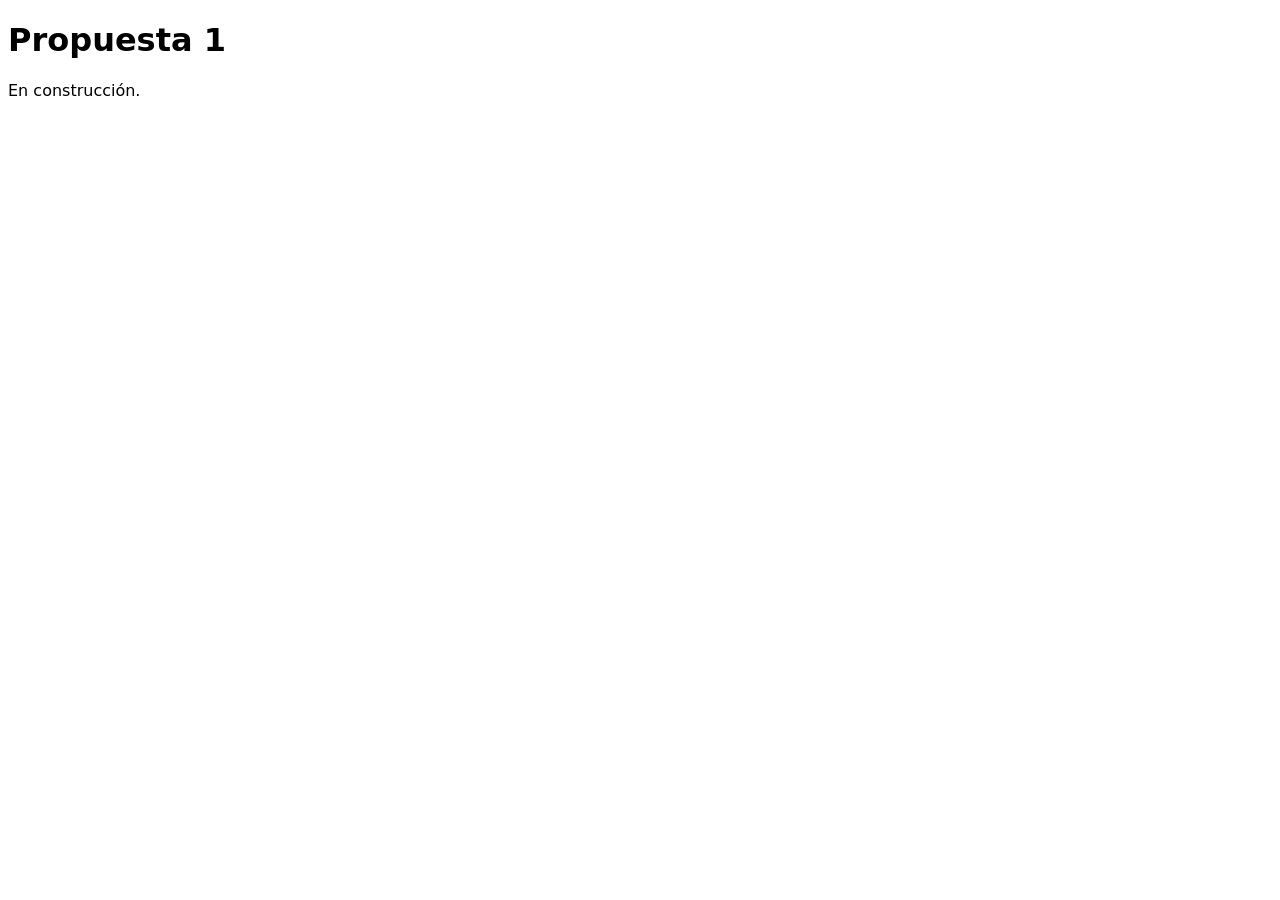
==== app/static/propuesta1/index.html @ a8c9f90c "feat(ui): scaffold /propuesta1-3 design proposal routes" ====
<!doctype html>
<html lang="es">
<head><meta charset="utf-8"><meta name="viewport" content="width=device-width, initial-scale=1"><title>Propuesta 1</title>
<link rel="stylesheet" href="styles.css"></head>
<body><main><h1>Propuesta 1</h1><p>En construcción.</p></main><script src="app.js" type="module"></script></body>
</html>
---- app/static/propuesta1/styles.css ----
body { font-family: system-ui, sans-serif; }
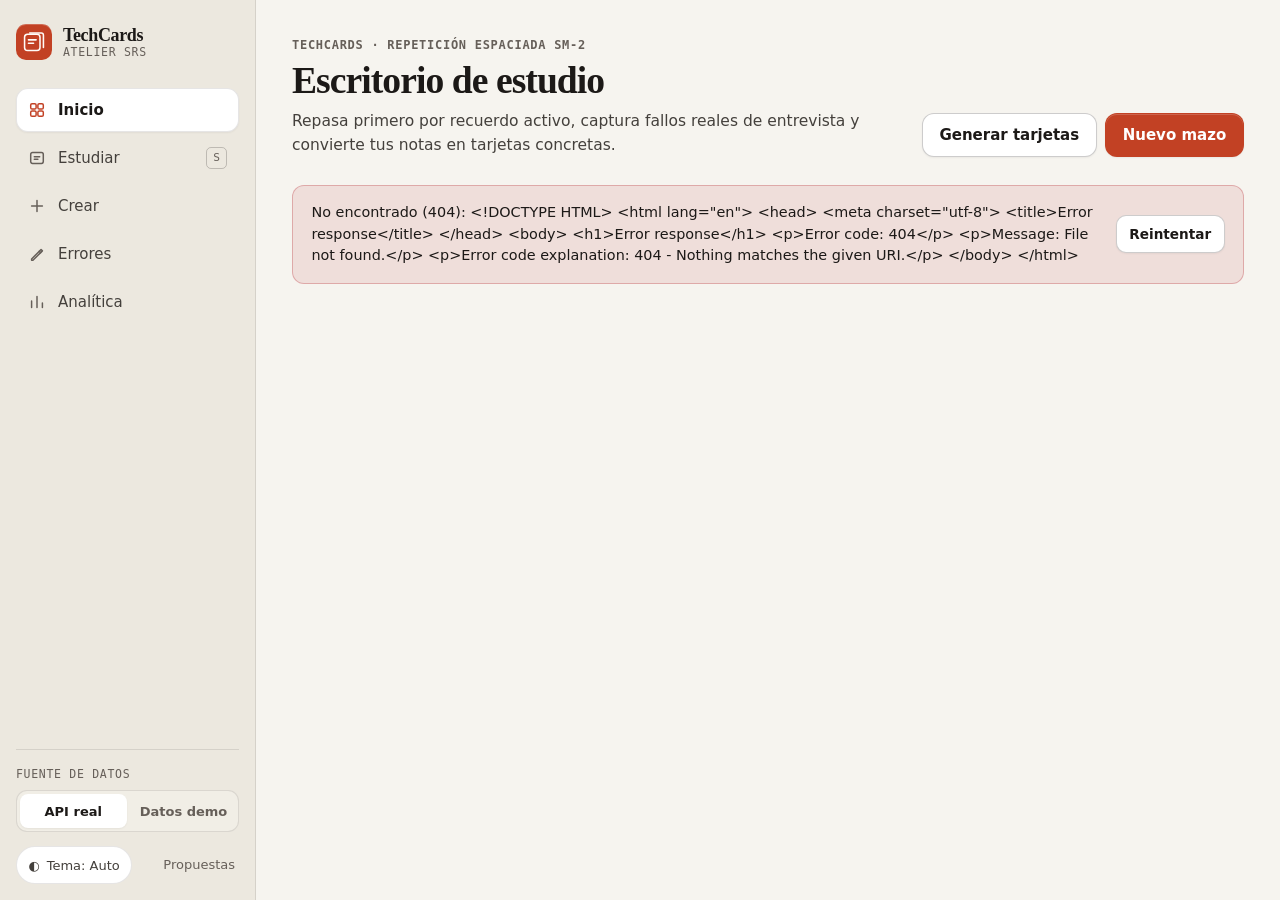
==== commit 14d421d9: "feat(propuesta1): add editorial shell, big-int API client, and UI primitives" ====
--- a/app/static/propuesta1/index.html
+++ b/app/static/propuesta1/index.html
@@ -1,6 +1,253 @@
 <!doctype html>
 <html lang="es">
-<head><meta charset="utf-8"><meta name="viewport" content="width=device-width, initial-scale=1"><title>Propuesta 1</title>
-<link rel="stylesheet" href="styles.css"></head>
-<body><main><h1>Propuesta 1</h1><p>En construcción.</p></main><script src="app.js" type="module"></script></body>
+<head>
+  <meta charset="utf-8">
+  <meta name="viewport" content="width=device-width, initial-scale=1, viewport-fit=cover, interactive-widget=resizes-content">
+  <meta name="color-scheme" content="light dark">
+  <meta name="theme-color" media="(prefers-color-scheme: light)" content="#F6F4EF" id="meta-theme-light">
+  <meta name="theme-color" media="(prefers-color-scheme: dark)" content="#141311" id="meta-theme-dark">
+  <title>TechCards · Atelier de Estudio</title>
+  <script>
+    (function () {
+      try {
+        var saved = localStorage.getItem("techcards_p1_theme");
+        if (saved === "light" || saved === "dark") {
+          document.documentElement.dataset.theme = saved;
+        }
+      } catch (_) {}
+    })();
+  </script>
+  <link rel="stylesheet" href="styles.css">
+</head>
+<body>
+  <a class="skip-link" href="#main-content">Saltar al contenido</a>
+
+  <div class="app-shell">
+    <!-- Desktop Sidebar -->
+    <aside class="sidebar" aria-label="Navegación principal">
+      <div class="sidebar-top">
+        <a href="#inicio" class="brand" data-nav="inicio" aria-label="TechCards Atelier, ir a Inicio">
+          <span class="brand-mark" aria-hidden="true">
+            <svg viewBox="0 0 28 28" width="24" height="24" fill="none">
+              <rect x="3" y="5" width="18" height="19" rx="3.5" stroke="currentColor" stroke-width="1.8"/>
+              <path d="M9 3.5h13.5A2.5 2.5 0 0 1 25 6v14.5" stroke="currentColor" stroke-width="1.8" stroke-linecap="round"/>
+              <path d="M7.5 11.5h9M7.5 15.5h6" stroke="currentColor" stroke-width="1.8" stroke-linecap="round"/>
+            </svg>
+          </span>
+          <span class="brand-text">
+            <strong class="brand-title">TechCards</strong>
+            <span class="brand-sub">Atelier SRS</span>
+          </span>
+        </a>
+
+        <nav class="sidebar-nav" aria-label="Secciones">
+          <a href="#inicio" class="nav-item" data-nav="inicio">
+            <span class="nav-icon" aria-hidden="true">
+              <svg viewBox="0 0 20 20" width="18" height="18" fill="none" stroke="currentColor" stroke-width="1.65" stroke-linecap="round" stroke-linejoin="round">
+                <rect x="3" y="3" width="6" height="6" rx="1.5"/>
+                <rect x="11" y="3" width="6" height="6" rx="1.5"/>
+                <rect x="3" y="11" width="6" height="6" rx="1.5"/>
+                <rect x="11" y="11" width="6" height="6" rx="1.5"/>
+              </svg>
+            </span>
+            <span class="nav-label">Inicio</span>
+            <span class="nav-badge" data-badge="due" hidden>0</span>
+          </a>
+
+          <a href="#estudiar" class="nav-item" data-nav="estudiar">
+            <span class="nav-icon" aria-hidden="true">
+              <svg viewBox="0 0 20 20" width="18" height="18" fill="none" stroke="currentColor" stroke-width="1.65" stroke-linecap="round" stroke-linejoin="round">
+                <rect x="3" y="4" width="14" height="12" rx="2"/>
+                <path d="M7 8.5h6M7 11.5h4"/>
+              </svg>
+            </span>
+            <span class="nav-label">Estudiar</span>
+            <span class="nav-kbd" aria-hidden="true">S</span>
+          </a>
+
+          <a href="#crear" class="nav-item" data-nav="crear">
+            <span class="nav-icon" aria-hidden="true">
+              <svg viewBox="0 0 20 20" width="18" height="18" fill="none" stroke="currentColor" stroke-width="1.65" stroke-linecap="round" stroke-linejoin="round">
+                <path d="M10 4v12M4 10h12"/>
+              </svg>
+            </span>
+            <span class="nav-label">Crear</span>
+          </a>
+
+          <a href="#errores" class="nav-item" data-nav="errores">
+            <span class="nav-icon" aria-hidden="true">
+              <svg viewBox="0 0 20 20" width="18" height="18" fill="none" stroke="currentColor" stroke-width="1.65" stroke-linecap="round" stroke-linejoin="round">
+                <path d="M4 15.5 14.5 5l1.5 1.5L5.5 17H4v-1.5Z"/>
+                <path d="M12.5 7 14 8.5"/>
+              </svg>
+            </span>
+            <span class="nav-label">Errores</span>
+            <span class="nav-badge nav-badge--warn" data-badge="draftErrors" hidden>0</span>
+          </a>
+
+          <a href="#analitica" class="nav-item" data-nav="analitica">
+            <span class="nav-icon" aria-hidden="true">
+              <svg viewBox="0 0 20 20" width="18" height="18" fill="none" stroke="currentColor" stroke-width="1.65" stroke-linecap="round" stroke-linejoin="round">
+                <path d="M4 16V9M10 16V4M16 16v-5"/>
+              </svg>
+            </span>
+            <span class="nav-label">Analítica</span>
+          </a>
+        </nav>
+      </div>
+
+      <div class="sidebar-footer">
+        <div class="sidebar-control-group">
+          <span class="sidebar-control-label">Fuente de datos</span>
+          <div class="segmented segmented--compact" role="group" aria-label="Fuente de datos">
+            <button type="button" class="seg-btn" data-data-mode="live" aria-pressed="true">API real</button>
+            <button type="button" class="seg-btn" data-data-mode="demo" aria-pressed="false">Datos demo</button>
+          </div>
+        </div>
+
+        <div class="sidebar-meta-row">
+          <button type="button" class="icon-pill-btn" data-action="cycle-theme" aria-label="Cambiar tema visual">
+            <span class="theme-icon" aria-hidden="true">◐</span>
+            <span data-theme-label>Tema: Auto</span>
+          </button>
+          <a href="/propuestas" class="subtle-link">Propuestas</a>
+        </div>
+      </div>
+    </aside>
+
+    <!-- Main Column -->
+    <div class="workspace-col">
+      <!-- Mobile Header -->
+      <header class="mobile-header">
+        <a href="#inicio" class="brand brand--compact" data-nav="inicio">
+          <span class="brand-mark" aria-hidden="true">
+            <svg viewBox="0 0 28 28" width="20" height="20" fill="none">
+              <rect x="3" y="5" width="18" height="19" rx="3.5" stroke="currentColor" stroke-width="1.9"/>
+              <path d="M9 3.5h13.5A2.5 2.5 0 0 1 25 6v14.5" stroke="currentColor" stroke-width="1.9" stroke-linecap="round"/>
+              <path d="M7.5 11.5h9M7.5 15.5h6" stroke="currentColor" stroke-width="1.9" stroke-linecap="round"/>
+            </svg>
+          </span>
+          <strong class="brand-title">TechCards</strong>
+        </a>
+
+        <div class="mobile-header-actions">
+          <button type="button" class="chip-toggle" data-action="toggle-demo" aria-pressed="false" id="mobile-demo-toggle">
+            Datos demo
+          </button>
+          <button type="button" class="icon-btn" data-action="cycle-theme" aria-label="Cambiar tema claro u oscuro" title="Cambiar tema">
+            <span aria-hidden="true">◐</span>
+          </button>
+        </div>
+      </header>
+
+      <!-- Explicit Banner when Demo or Break-UI mode is active -->
+      <div id="mode-banner" class="mode-banner" role="status" hidden>
+        <div class="mode-banner-inner">
+          <div class="mode-banner-copy">
+            <span class="mode-dot" aria-hidden="true"></span>
+            <strong id="mode-banner-title">Modo Datos demo</strong>
+            <span id="mode-banner-desc">Vista previa sintética de solo lectura. No se envía nada a la API.</span>
+          </div>
+          <div class="mode-banner-controls">
+            <div class="segmented segmented--banner" role="group" aria-label="Cambiar conjunto de prueba">
+              <button type="button" class="seg-btn" data-data-mode="live" aria-pressed="false">API real</button>
+              <button type="button" class="seg-btn" data-data-mode="demo" aria-pressed="false">Demo</button>
+              <button type="button" class="seg-btn" data-data-mode="worst" aria-pressed="false">Caso extremo</button>
+              <button type="button" class="seg-btn" data-data-mode="empty" aria-pressed="false">Vacío</button>
+            </div>
+          </div>
+        </div>
+      </div>
+
+      <!-- Main Workspace -->
+      <main id="main-content" class="main-canvas" tabindex="-1">
+        <div id="view-root" class="view-root" aria-live="off">
+          <div class="skeleton-stack" aria-label="Cargando espacio de estudio">
+            <div class="skeleton skeleton--title"></div>
+            <div class="skeleton skeleton--hero"></div>
+            <div class="skeleton-grid">
+              <div class="skeleton skeleton--card"></div>
+              <div class="skeleton skeleton--card"></div>
+            </div>
+          </div>
+        </div>
+      </main>
+    </div>
+  </div>
+
+  <!-- Mobile Bottom Navigation -->
+  <nav class="mobile-tabbar" aria-label="Navegación móvil">
+    <a href="#inicio" class="tabbar-item" data-nav="inicio">
+      <span class="tabbar-icon" aria-hidden="true">
+        <svg viewBox="0 0 20 20" width="20" height="20" fill="none" stroke="currentColor" stroke-width="1.7" stroke-linecap="round" stroke-linejoin="round">
+          <rect x="3" y="3" width="6" height="6" rx="1.5"/>
+          <rect x="11" y="3" width="6" height="6" rx="1.5"/>
+          <rect x="3" y="11" width="6" height="6" rx="1.5"/>
+          <rect x="11" y="11" width="6" height="6" rx="1.5"/>
+        </svg>
+        <span class="tabbar-dot" data-dot="due" hidden></span>
+      </span>
+      <span class="tabbar-label">Inicio</span>
+    </a>
+
+    <a href="#estudiar" class="tabbar-item" data-nav="estudiar">
+      <span class="tabbar-icon" aria-hidden="true">
+        <svg viewBox="0 0 20 20" width="20" height="20" fill="none" stroke="currentColor" stroke-width="1.7" stroke-linecap="round" stroke-linejoin="round">
+          <rect x="3" y="4" width="14" height="12" rx="2"/>
+          <path d="M7 8.5h6M7 11.5h4"/>
+        </svg>
+      </span>
+      <span class="tabbar-label">Estudiar</span>
+    </a>
+
+    <a href="#crear" class="tabbar-item" data-nav="crear">
+      <span class="tabbar-icon" aria-hidden="true">
+        <svg viewBox="0 0 20 20" width="20" height="20" fill="none" stroke="currentColor" stroke-width="1.7" stroke-linecap="round" stroke-linejoin="round">
+          <path d="M10 4v12M4 10h12"/>
+        </svg>
+      </span>
+      <span class="tabbar-label">Crear</span>
+    </a>
+
+    <a href="#errores" class="tabbar-item" data-nav="errores">
+      <span class="tabbar-icon" aria-hidden="true">
+        <svg viewBox="0 0 20 20" width="20" height="20" fill="none" stroke="currentColor" stroke-width="1.7" stroke-linecap="round" stroke-linejoin="round">
+          <path d="M4 15.5 14.5 5l1.5 1.5L5.5 17H4v-1.5Z"/>
+          <path d="M12.5 7 14 8.5"/>
+        </svg>
+        <span class="tabbar-dot tabbar-dot--warn" data-dot="draftErrors" hidden></span>
+      </span>
+      <span class="tabbar-label">Errores</span>
+    </a>
+
+    <a href="#analitica" class="tabbar-item" data-nav="analitica">
+      <span class="tabbar-icon" aria-hidden="true">
+        <svg viewBox="0 0 20 20" width="20" height="20" fill="none" stroke="currentColor" stroke-width="1.7" stroke-linecap="round" stroke-linejoin="round">
+          <path d="M4 16V9M10 16V4M16 16v-5"/>
+        </svg>
+      </span>
+      <span class="tabbar-label">Analítica</span>
+    </a>
+  </nav>
+
+  <!-- Native accessible modal dialog -->
+  <dialog id="app-dialog" class="modal-dialog" aria-labelledby="dialog-title">
+    <div class="modal-surface">
+      <header class="modal-header">
+        <h2 id="dialog-title" class="modal-title"></h2>
+        <button type="button" class="icon-btn" id="dialog-close-btn" aria-label="Cerrar ventana">
+          <svg viewBox="0 0 20 20" width="18" height="18" fill="none" stroke="currentColor" stroke-width="1.8" stroke-linecap="round">
+            <path d="M5 5l10 10M15 5 5 15"/>
+          </svg>
+        </button>
+      </header>
+      <div id="dialog-body" class="modal-body"></div>
+    </div>
+  </dialog>
+
+  <!-- Toast notifications -->
+  <div id="toast-region" class="toast-region" aria-live="polite" aria-atomic="false"></div>
+
+  <script src="app.js" type="module"></script>
+</body>
 </html>
--- a/app/static/propuesta1/styles.css
+++ b/app/static/propuesta1/styles.css
@@ -1 +1,2574 @@
-body { font-family: system-ui, sans-serif; }
+/* ==========================================================================
+   TechCards SRS · Propuesta 1 ("Atelier de Estudio")
+   Editorial Tactile Design System — Zero external dependencies
+   ========================================================================== */
+
+:root {
+  color-scheme: light dark;
+
+  /* Editorial Paper Palette (Light default) */
+  --bg: #F6F4EF;
+  --bg-elevated: #ECE8DF;
+  --surface: #FFFFFF;
+  --surface-subtle: #F1EEE6;
+  --surface-glass: rgba(246, 244, 239, 0.82);
+
+  --ink: #1C1917;
+  --ink-secondary: #44403C;
+  --ink-muted: #665F59;
+  --ink-inverse: #FAF8F5;
+
+  --border: rgba(28, 25, 23, 0.11);
+  --border-strong: rgba(28, 25, 23, 0.22);
+  --hairline: rgba(28, 25, 23, 0.07);
+
+  /* Brand & Semantic Tokens (WCAG AA checked) */
+  --accent: #C24124;
+  --accent-btn: #C24124;
+  --accent-hover: #A8351B;
+  --accent-soft: rgba(194, 65, 36, 0.1);
+  --accent-border: rgba(194, 65, 36, 0.28);
+
+  --success: #1D6846;
+  --success-soft: rgba(29, 104, 70, 0.1);
+  --success-border: rgba(29, 104, 70, 0.26);
+
+  --warning: #9B560A;
+  --warning-soft: rgba(155, 86, 10, 0.11);
+  --warning-border: rgba(155, 86, 10, 0.28);
+
+  --danger: #B4232A;
+  --danger-soft: rgba(180, 35, 42, 0.1);
+  --danger-border: rgba(180, 35, 42, 0.28);
+
+  --info: #225582;
+  --info-soft: rgba(34, 85, 130, 0.1);
+  --info-border: rgba(34, 85, 130, 0.26);
+
+  /* Tactile Layered Shadows */
+  --shadow-xs: 0 1px 2px rgba(28, 25, 23, 0.05);
+  --shadow-sm: 0 1px 2px rgba(28, 25, 23, 0.05), 0 4px 12px rgba(28, 25, 23, 0.04);
+  --shadow-card: 0 1px 2px rgba(28, 25, 23, 0.06), 0 12px 32px -12px rgba(28, 25, 23, 0.12);
+  --shadow-modal: 0 24px 60px -16px rgba(28, 25, 23, 0.28), 0 0 0 1px var(--border);
+  --shadow-toast: 0 12px 32px -8px rgba(28, 25, 23, 0.22), 0 0 0 1px var(--border);
+
+  /* Typography */
+  --font-serif: "Iowan Old Style", "Palatino Linotype", Palatino, "Book Antiqua", Georgia, serif;
+  --font-sans: ui-sans-serif, -apple-system, BlinkMacSystemFont, "SF Pro Text", "Segoe UI", system-ui, sans-serif;
+  --font-mono: ui-monospace, "SF Mono", "JetBrains Mono", Menlo, Consolas, monospace;
+
+  /* Geometry */
+  --radius-sm: 8px;
+  --radius-md: 12px;
+  --radius-lg: 18px;
+  --radius-xl: 22px;
+  --radius-pill: 999px;
+
+  /* Motion Tokens (Emil Kowalski strong curves) */
+  --ease-out: cubic-bezier(0.23, 1, 0.32, 1);
+  --ease-in-out: cubic-bezier(0.77, 0, 0.175, 1);
+  --ease-drawer: cubic-bezier(0.32, 0.72, 0, 1);
+
+  /* Layout Metrics */
+  --sidebar-w: 256px;
+  --tabbar-h: 64px;
+  --mobile-header-h: 56px;
+}
+
+@media (prefers-color-scheme: dark) {
+  :root:not([data-theme="light"]) {
+    --bg: #141311;
+    --bg-elevated: #1D1B18;
+    --surface: #1E1C19;
+    --surface-subtle: #272420;
+    --surface-glass: rgba(20, 19, 17, 0.84);
+
+    --ink: #F3F0E9;
+    --ink-secondary: #D4CEC4;
+    --ink-muted: #A49D92;
+    --ink-inverse: #141311;
+
+    --border: rgba(243, 240, 233, 0.11);
+    --border-strong: rgba(243, 240, 233, 0.22);
+    --hairline: rgba(243, 240, 233, 0.06);
+
+    --accent: #EB6B4B;
+    --accent-btn: #C84323;
+    --accent-hover: #D95130;
+    --accent-soft: rgba(235, 107, 75, 0.15);
+    --accent-border: rgba(235, 107, 75, 0.36);
+
+    --success: #4EC48B;
+    --success-soft: rgba(78, 196, 139, 0.14);
+    --success-border: rgba(78, 196, 139, 0.32);
+
+    --warning: #EBB052;
+    --warning-soft: rgba(235, 176, 82, 0.15);
+    --warning-border: rgba(235, 176, 82, 0.34);
+
+    --danger: #F27277;
+    --danger-soft: rgba(242, 114, 119, 0.15);
+    --danger-border: rgba(242, 114, 119, 0.34);
+
+    --info: #78B4E8;
+    --info-soft: rgba(120, 180, 232, 0.14);
+    --info-border: rgba(120, 180, 232, 0.32);
+
+    --shadow-xs: 0 1px 2px rgba(0, 0, 0, 0.25);
+    --shadow-sm: 0 2px 10px rgba(0, 0, 0, 0.28);
+    --shadow-card: 0 1px 2px rgba(0, 0, 0, 0.3), 0 14px 36px -14px rgba(0, 0, 0, 0.55);
+    --shadow-modal: 0 28px 70px -16px rgba(0, 0, 0, 0.72), 0 0 0 1px var(--border-strong);
+    --shadow-toast: 0 14px 36px -10px rgba(0, 0, 0, 0.6), 0 0 0 1px var(--border-strong);
+  }
+}
+
+:root[data-theme="dark"] {
+  color-scheme: dark;
+  --bg: #141311;
+  --bg-elevated: #1D1B18;
+  --surface: #1E1C19;
+  --surface-subtle: #272420;
+  --surface-glass: rgba(20, 19, 17, 0.84);
+
+  --ink: #F3F0E9;
+  --ink-secondary: #D4CEC4;
+  --ink-muted: #A49D92;
+  --ink-inverse: #141311;
+
+  --border: rgba(243, 240, 233, 0.11);
+  --border-strong: rgba(243, 240, 233, 0.22);
+  --hairline: rgba(243, 240, 233, 0.06);
+
+  --accent: #EB6B4B;
+  --accent-btn: #C84323;
+  --accent-hover: #D95130;
+  --accent-soft: rgba(235, 107, 75, 0.15);
+  --accent-border: rgba(235, 107, 75, 0.36);
+
+  --success: #4EC48B;
+  --success-soft: rgba(78, 196, 139, 0.14);
+  --success-border: rgba(78, 196, 139, 0.32);
+
+  --warning: #EBB052;
+  --warning-soft: rgba(235, 176, 82, 0.15);
+  --warning-border: rgba(235, 176, 82, 0.34);
+
+  --danger: #F27277;
+  --danger-soft: rgba(242, 114, 119, 0.15);
+  --danger-border: rgba(242, 114, 119, 0.34);
+
+  --info: #78B4E8;
+  --info-soft: rgba(120, 180, 232, 0.14);
+  --info-border: rgba(120, 180, 232, 0.32);
+
+  --shadow-xs: 0 1px 2px rgba(0, 0, 0, 0.25);
+  --shadow-sm: 0 2px 10px rgba(0, 0, 0, 0.28);
+  --shadow-card: 0 1px 2px rgba(0, 0, 0, 0.3), 0 14px 36px -14px rgba(0, 0, 0, 0.55);
+  --shadow-modal: 0 28px 70px -16px rgba(0, 0, 0, 0.72), 0 0 0 1px var(--border-strong);
+  --shadow-toast: 0 14px 36px -10px rgba(0, 0, 0, 0.6), 0 0 0 1px var(--border-strong);
+}
+
+:root[data-theme="light"] {
+  color-scheme: light;
+}
+
+@media (prefers-contrast: more) {
+  :root {
+    --border: rgba(28, 25, 23, 0.36);
+    --border-strong: rgba(28, 25, 23, 0.58);
+  }
+  :root[data-theme="dark"] {
+    --border: rgba(243, 240, 233, 0.36);
+    --border-strong: rgba(243, 240, 233, 0.62);
+  }
+}
+
+/* ==========================================================================
+   Reset & Mobile-Native Platform Baseline
+   ========================================================================== */
+
+*,
+*::before,
+*::after {
+  box-sizing: border-box;
+}
+
+html {
+  font-size: 100%;
+  -webkit-tap-highlight-color: transparent;
+  -webkit-text-size-adjust: 100%;
+  overscroll-behavior: none;
+  background-color: var(--bg);
+}
+
+body {
+  margin: 0;
+  min-height: 100dvh;
+  font-family: var(--font-sans);
+  font-size: 1rem;
+  line-height: 1.5;
+  color: var(--ink);
+  background-color: var(--bg);
+  overscroll-behavior: none;
+  -webkit-font-smoothing: antialiased;
+  text-rendering: optimizeLegibility;
+}
+
+/* Controls never trigger tap delay or accidental text selection */
+button,
+a,
+[role="button"],
+.tab-btn,
+.seg-btn,
+.chip-toggle,
+.grade-btn {
+  touch-action: manipulation;
+}
+
+button,
+[role="button"],
+.tab-btn,
+.seg-btn,
+.chip-toggle,
+.grade-btn,
+.nav-item,
+.tabbar-item {
+  user-select: none;
+  -webkit-user-select: none;
+  -webkit-touch-callout: none;
+}
+
+/* 16px minimum prevents iOS Safari zoom on input focus */
+input,
+textarea,
+select {
+  font-family: inherit;
+  font-size: 16px;
+  color: inherit;
+}
+
+button {
+  font-family: inherit;
+  color: inherit;
+}
+
+[hidden] {
+  display: none !important;
+}
+
+/* Accessible focus ring everywhere */
+:focus-visible {
+  outline: 2.5px solid var(--accent);
+  outline-offset: 2px;
+}
+
+.skip-link {
+  position: fixed;
+  top: -100px;
+  left: 1rem;
+  z-index: 1000;
+  padding: 0.625rem 1rem;
+  background: var(--ink);
+  color: var(--ink-inverse);
+  border-radius: var(--radius-sm);
+  font-weight: 600;
+  text-decoration: none;
+}
+
+.skip-link:focus {
+  top: max(1rem, env(safe-area-inset-top, 0px));
+}
+
+/* Tabular numerals for every count, ratio, date, interval */
+.num,
+.nav-badge,
+.metric-value,
+.kpi-number,
+.progress-meta,
+.grade-interval,
+.folio-stats,
+time {
+  font-variant-numeric: tabular-nums;
+}
+
+/* ==========================================================================
+   App Shell Layout (Desktop Sidebar + Mobile Header/Tabbar)
+   ========================================================================== */
+
+.app-shell {
+  display: flex;
+  min-height: 100dvh;
+  width: 100%;
+}
+
+.sidebar {
+  display: none;
+}
+
+.workspace-col {
+  flex: 1 1 auto;
+  min-width: 0;
+  display: flex;
+  flex-direction: column;
+  min-height: 100dvh;
+}
+
+/* Mobile Header */
+.mobile-header {
+  position: sticky;
+  top: 0;
+  z-index: 30;
+  display: flex;
+  flex-wrap: wrap;
+  align-items: center;
+  justify-content: space-between;
+  gap: 0.45rem 0.65rem;
+  padding: calc(0.5rem + env(safe-area-inset-top, 0px)) max(1rem, env(safe-area-inset-right, 0px)) 0.5rem max(1rem, env(safe-area-inset-left, 0px));
+  min-height: calc(var(--mobile-header-h) + env(safe-area-inset-top, 0px));
+  background: var(--surface-glass);
+  backdrop-filter: blur(20px) saturate(160%);
+  -webkit-backdrop-filter: blur(20px) saturate(160%);
+  border-bottom: 1px solid var(--hairline);
+}
+
+.mobile-header-actions {
+  display: flex;
+  flex-wrap: wrap;
+  align-items: center;
+  gap: 0.5rem;
+  max-width: 100%;
+}
+
+.brand {
+  display: inline-flex;
+  align-items: center;
+  gap: 0.6875rem;
+  color: var(--ink);
+  text-decoration: none;
+  min-height: 44px;
+  min-width: 0;
+}
+
+.brand-mark {
+  display: grid;
+  place-items: center;
+  width: 36px;
+  height: 36px;
+  border-radius: 10px;
+  background: var(--accent);
+  color: #FFFBF8;
+  flex-shrink: 0;
+  box-shadow: inset 0 1px 0 rgba(255, 255, 255, 0.22);
+}
+
+.brand--compact .brand-mark {
+  width: 32px;
+  height: 32px;
+  border-radius: 9px;
+}
+
+.brand-text {
+  display: flex;
+  flex-direction: column;
+  line-height: 1.15;
+  min-width: 0;
+}
+
+.brand-title {
+  font-family: var(--font-serif);
+  font-size: 1.125rem;
+  font-weight: 700;
+  letter-spacing: -0.02em;
+}
+
+.brand-sub {
+  font-size: 0.72rem;
+  font-family: var(--font-mono);
+  letter-spacing: 0.06em;
+  text-transform: uppercase;
+  color: var(--ink-muted);
+}
+
+/* Mode Banner (Demo / Break-UI / Empty) */
+.mode-banner {
+  background: var(--warning-soft);
+  border-bottom: 1px solid var(--warning-border);
+  padding: 0.625rem max(1rem, env(safe-area-inset-right, 0px)) 0.625rem max(1rem, env(safe-area-inset-left, 0px));
+}
+
+.mode-banner-inner {
+  max-width: 1080px;
+  margin: 0 auto;
+  display: flex;
+  flex-wrap: wrap;
+  align-items: center;
+  justify-content: space-between;
+  gap: 0.625rem 1rem;
+}
+
+.mode-banner-copy {
+  display: flex;
+  flex-wrap: wrap;
+  align-items: center;
+  gap: 0.375rem 0.5rem;
+  font-size: 0.875rem;
+  color: var(--ink);
+  min-width: 0;
+}
+
+.mode-dot {
+  width: 8px;
+  height: 8px;
+  border-radius: 50%;
+  background: var(--warning);
+  flex-shrink: 0;
+}
+
+.mode-banner-copy span {
+  color: var(--ink-secondary);
+}
+
+.mode-banner-controls {
+  flex-shrink: 0;
+  max-width: 100%;
+  overflow-x: auto;
+}
+
+/* Main Workspace Canvas */
+.main-canvas {
+  flex: 1 1 auto;
+  min-width: 0;
+  padding: 1.25rem max(1rem, env(safe-area-inset-right, 0px)) calc(var(--tabbar-h) + 2rem + env(safe-area-inset-bottom, 0px)) max(1rem, env(safe-area-inset-left, 0px));
+}
+
+.view-root {
+  width: 100%;
+  max-width: 1080px;
+  margin: 0 auto;
+}
+
+.view-root--narrow {
+  max-width: 760px;
+}
+
+/* Mobile Bottom Tabbar */
+.mobile-tabbar {
+  position: fixed;
+  left: 0;
+  right: 0;
+  bottom: 0;
+  z-index: 40;
+  display: grid;
+  grid-template-columns: repeat(5, minmax(0, 1fr));
+  padding: 0.25rem max(0.375rem, env(safe-area-inset-right, 0px)) calc(0.25rem + env(safe-area-inset-bottom, 0px)) max(0.375rem, env(safe-area-inset-left, 0px));
+  background: var(--surface-glass);
+  backdrop-filter: blur(22px) saturate(180%);
+  -webkit-backdrop-filter: blur(22px) saturate(180%);
+  border-top: 1px solid var(--border);
+}
+
+.tabbar-item {
+  display: flex;
+  flex-direction: column;
+  align-items: center;
+  justify-content: center;
+  gap: 0.1875rem;
+  min-height: 50px;
+  padding: 0.25rem 0.125rem;
+  border-radius: var(--radius-sm);
+  color: var(--ink-muted);
+  text-decoration: none;
+  font-size: 0.72rem;
+  font-weight: 500;
+  transition: transform 140ms var(--ease-out), color 140ms ease;
+}
+
+.tabbar-item:active {
+  transform: scale(0.95);
+}
+
+.tabbar-item[aria-current="page"] {
+  color: var(--accent);
+  font-weight: 600;
+}
+
+.tabbar-icon {
+  position: relative;
+  display: inline-flex;
+  align-items: center;
+  justify-content: center;
+}
+
+.tabbar-label {
+  max-width: 100%;
+  overflow: hidden;
+  text-overflow: ellipsis;
+  white-space: nowrap;
+}
+
+.tabbar-dot {
+  position: absolute;
+  top: -2px;
+  right: -5px;
+  width: 7px;
+  height: 7px;
+  border-radius: 50%;
+  background: var(--accent);
+  box-shadow: 0 0 0 2px var(--bg);
+}
+
+.tabbar-dot--warn {
+  background: var(--warning);
+}
+
+/* Desktop Layout (>= 900px) */
+@media (min-width: 900px) {
+  .mobile-header,
+  .mobile-tabbar {
+    display: none;
+  }
+
+  .sidebar {
+    position: sticky;
+    top: 0;
+    height: 100dvh;
+    width: var(--sidebar-w);
+    flex-shrink: 0;
+    display: flex;
+    flex-direction: column;
+    justify-content: space-between;
+    padding: 1.25rem 1rem 1rem;
+    background: var(--bg-elevated);
+    border-right: 1px solid var(--border);
+    overflow-y: auto;
+    overscroll-behavior: contain;
+  }
+
+  .sidebar-top {
+    display: flex;
+    flex-direction: column;
+    gap: 1.5rem;
+  }
+
+  .sidebar-nav {
+    display: flex;
+    flex-direction: column;
+    gap: 0.25rem;
+  }
+
+  .nav-item {
+    display: flex;
+    align-items: center;
+    gap: 0.75rem;
+    min-height: 44px;
+    padding: 0.5rem 0.75rem;
+    border-radius: var(--radius-md);
+    color: var(--ink-secondary);
+    text-decoration: none;
+    font-size: 0.9375rem;
+    font-weight: 500;
+    transition: transform 140ms var(--ease-out), background-color 140ms ease, color 140ms ease;
+  }
+
+  .nav-item:active {
+    transform: scale(0.98);
+  }
+
+  .nav-item[aria-current="page"] {
+    background: var(--surface);
+    color: var(--ink);
+    font-weight: 600;
+    box-shadow: var(--shadow-xs), inset 0 0 0 1px var(--border);
+  }
+
+  .nav-item[aria-current="page"] .nav-icon {
+    color: var(--accent);
+  }
+
+  .nav-icon {
+    display: inline-flex;
+    flex-shrink: 0;
+    color: var(--ink-muted);
+  }
+
+  .nav-label {
+    flex: 1 1 auto;
+    min-width: 0;
+    overflow: hidden;
+    text-overflow: ellipsis;
+    white-space: nowrap;
+  }
+
+  .nav-badge {
+    flex-shrink: 0;
+    padding: 0.125rem 0.45rem;
+    border-radius: var(--radius-pill);
+    background: var(--accent-soft);
+    color: var(--accent);
+    font-family: var(--font-mono);
+    font-size: 0.75rem;
+    font-weight: 600;
+    line-height: 1.3;
+  }
+
+  .nav-badge--warn {
+    background: var(--warning-soft);
+    color: var(--warning);
+  }
+
+  .nav-kbd {
+    flex-shrink: 0;
+    padding: 0.1rem 0.375rem;
+    border-radius: 5px;
+    border: 1px solid var(--border-strong);
+    font-family: var(--font-mono);
+    font-size: 0.7rem;
+    color: var(--ink-muted);
+  }
+
+  .sidebar-footer {
+    display: flex;
+    flex-direction: column;
+    gap: 0.875rem;
+    padding-top: 1rem;
+    border-top: 1px solid var(--border);
+  }
+
+  .sidebar-control-group {
+    display: flex;
+    flex-direction: column;
+    gap: 0.45rem;
+  }
+
+  .sidebar-control-label {
+    font-size: 0.72rem;
+    font-family: var(--font-mono);
+    letter-spacing: 0.06em;
+    text-transform: uppercase;
+    color: var(--ink-muted);
+  }
+
+  .sidebar-meta-row {
+    display: flex;
+    align-items: center;
+    justify-content: space-between;
+    gap: 0.5rem;
+  }
+
+  .main-canvas {
+    padding: 2rem 2.25rem 3.5rem;
+  }
+}
+
+@media (prefers-reduced-transparency: reduce) {
+  .mobile-header,
+  .mobile-tabbar {
+    background: var(--surface);
+    backdrop-filter: none;
+    -webkit-backdrop-filter: none;
+  }
+}
+
+/* ==========================================================================
+   Typography & Page Headers
+   ========================================================================== */
+
+.page-header {
+  display: flex;
+  flex-wrap: wrap;
+  align-items: flex-end;
+  justify-content: space-between;
+  gap: 1rem 1.5rem;
+  margin-bottom: 1.75rem;
+}
+
+.page-header-copy {
+  min-width: 0;
+  flex: 1 1 min(100%, 16rem);
+}
+
+.eyebrow {
+  display: inline-flex;
+  align-items: center;
+  gap: 0.4rem;
+  margin: 0 0 0.35rem;
+  font-family: var(--font-mono);
+  font-size: 0.75rem;
+  font-weight: 600;
+  letter-spacing: 0.06em;
+  text-transform: uppercase;
+  color: var(--ink-muted);
+}
+
+.page-title {
+  margin: 0;
+  font-family: var(--font-serif);
+  font-size: clamp(1.75rem, 3.4vw, 2.35rem);
+  font-weight: 700;
+  line-height: 1.12;
+  letter-spacing: -0.025em;
+  font-optical-sizing: auto;
+  overflow-wrap: anywhere;
+}
+
+.page-lead {
+  margin: 0.45rem 0 0;
+  font-size: 0.96875rem;
+  line-height: 1.55;
+  color: var(--ink-secondary);
+  max-width: 62ch;
+}
+
+.page-actions {
+  display: flex;
+  flex-wrap: wrap;
+  align-items: center;
+  gap: 0.5rem;
+  min-width: 0;
+  max-width: 100%;
+}
+
+.section-heading {
+  display: flex;
+  flex-wrap: wrap;
+  align-items: baseline;
+  justify-content: space-between;
+  gap: 0.5rem 1rem;
+  margin: 2rem 0 1rem;
+}
+
+.section-title {
+  margin: 0;
+  font-family: var(--font-serif);
+  font-size: 1.25rem;
+  font-weight: 700;
+  letter-spacing: -0.015em;
+}
+
+.section-meta {
+  font-size: 0.84rem;
+  color: var(--ink-muted);
+}
+
+/* ==========================================================================
+   Buttons, Controls & Interactive Elements
+   ========================================================================== */
+
+.btn {
+  position: relative;
+  display: inline-flex;
+  align-items: center;
+  justify-content: center;
+  gap: 0.5rem;
+  min-height: 44px;
+  max-width: 100%;
+  padding: 0.625rem 1.05rem;
+  border-radius: var(--radius-md);
+  border: 1px solid transparent;
+  font-size: 0.9375rem;
+  font-weight: 600;
+  line-height: 1.25;
+  text-align: center;
+  text-decoration: none;
+  cursor: pointer;
+  white-space: normal;
+  flex-shrink: 0;
+  transition: transform 140ms var(--ease-out), background-color 140ms ease, border-color 140ms ease, color 140ms ease;
+}
+
+.btn:active:not(:disabled) {
+  transform: scale(0.97);
+}
+
+.btn:disabled {
+  opacity: 0.52;
+  cursor: not-allowed;
+}
+
+.btn--primary {
+  background: var(--accent-btn);
+  color: #FFFFFF;
+  box-shadow: var(--shadow-xs), inset 0 1px 0 rgba(255, 255, 255, 0.18);
+}
+
+.btn--secondary {
+  background: var(--surface);
+  color: var(--ink);
+  border-color: var(--border-strong);
+  box-shadow: var(--shadow-xs);
+}
+
+.btn--ghost {
+  background: transparent;
+  color: var(--ink-secondary);
+}
+
+.btn--danger {
+  background: var(--danger-soft);
+  color: var(--danger);
+  border-color: var(--danger-border);
+}
+
+.btn--success {
+  background: var(--success);
+  color: #F7FCF9;
+}
+
+.btn--sm {
+  min-height: 44px;
+  padding: 0.45rem 0.78rem;
+  font-size: 0.85rem;
+  border-radius: 10px;
+}
+
+@media (min-width: 900px) and (pointer: fine) {
+  .btn--sm {
+    min-height: 38px;
+  }
+}
+
+.btn--lg {
+  min-height: 50px;
+  padding: 0.8rem 1.35rem;
+  font-size: 1rem;
+}
+
+.btn--block {
+  width: 100%;
+}
+
+/* Hold-to-confirm destructive button with asymmetric clip-path fill */
+.btn--hold {
+  overflow: hidden;
+  isolation: isolate;
+}
+
+.btn-hold-fill {
+  position: absolute;
+  inset: 0;
+  z-index: -1;
+  background: var(--danger);
+  clip-path: inset(0 100% 0 0);
+  transition: clip-path 180ms var(--ease-out);
+  pointer-events: none;
+}
+
+.btn--hold.is-holding .btn-hold-fill {
+  clip-path: inset(0 0 0 0);
+  transition: clip-path 1.2s linear;
+}
+
+.btn--hold.is-holding {
+  color: #FFFBF8;
+  border-color: var(--danger);
+}
+
+.icon-btn {
+  display: inline-grid;
+  place-items: center;
+  min-width: 44px;
+  min-height: 44px;
+  padding: 0;
+  border: 1px solid var(--border);
+  border-radius: var(--radius-md);
+  background: var(--surface);
+  color: var(--ink-secondary);
+  cursor: pointer;
+  flex-shrink: 0;
+  transition: transform 140ms var(--ease-out), background-color 140ms ease, border-color 140ms ease;
+}
+
+.icon-btn:active {
+  transform: scale(0.95);
+}
+
+.icon-pill-btn {
+  display: inline-flex;
+  align-items: center;
+  gap: 0.45rem;
+  min-height: 38px;
+  padding: 0.35rem 0.7rem;
+  border: 1px solid var(--border);
+  border-radius: var(--radius-pill);
+  background: var(--surface);
+  color: var(--ink-secondary);
+  font-size: 0.8125rem;
+  font-weight: 500;
+  cursor: pointer;
+  transition: transform 140ms var(--ease-out), background-color 140ms ease;
+}
+
+.icon-pill-btn:active {
+  transform: scale(0.97);
+}
+
+.chip-toggle {
+  display: inline-flex;
+  align-items: center;
+  gap: 0.35rem;
+  min-height: 44px;
+  max-width: 100%;
+  padding: 0.35rem 0.75rem;
+  border-radius: var(--radius-pill);
+  border: 1px solid var(--border-strong);
+  background: var(--surface);
+  color: var(--ink-secondary);
+  font-size: 0.8125rem;
+  font-weight: 600;
+  cursor: pointer;
+  white-space: nowrap;
+  transition: transform 140ms var(--ease-out), background-color 140ms ease, border-color 140ms ease;
+}
+
+@media (min-width: 900px) and (pointer: fine) {
+  .chip-toggle {
+    min-height: 38px;
+  }
+}
+
+.chip-toggle:active {
+  transform: scale(0.96);
+}
+
+.chip-toggle[aria-pressed="true"] {
+  background: var(--warning-soft);
+  border-color: var(--warning-border);
+  color: var(--warning);
+}
+
+.text-action-btn {
+  align-self: flex-start;
+  padding: 0.25rem 0;
+  min-height: 32px;
+  border: 0;
+  background: transparent;
+  color: var(--ink-muted);
+  font-size: 0.78rem;
+  text-decoration: underline;
+  text-underline-offset: 3px;
+  cursor: pointer;
+}
+
+.subtle-link {
+  font-size: 0.8125rem;
+  color: var(--ink-muted);
+  text-decoration: none;
+  padding: 0.35rem 0.25rem;
+}
+
+/* Segmented Control */
+.segmented {
+  display: inline-flex;
+  padding: 3px;
+  border-radius: 11px;
+  background: var(--surface-subtle);
+  border: 1px solid var(--border);
+  gap: 2px;
+  max-width: 100%;
+  overflow-x: auto;
+  scrollbar-width: none;
+  overscroll-behavior-x: contain;
+  touch-action: pan-x;
+}
+
+.segmented::-webkit-scrollbar {
+  display: none;
+}
+
+.segmented--compact {
+  display: grid;
+  grid-template-columns: repeat(2, minmax(0, 1fr));
+  width: 100%;
+  overflow-x: visible;
+}
+
+.seg-btn {
+  min-height: 44px;
+  min-width: 44px;
+  padding: 0.35rem 0.7rem;
+  border: 0;
+  border-radius: 8px;
+  background: transparent;
+  color: var(--ink-muted);
+  font-size: 0.8125rem;
+  font-weight: 600;
+  cursor: pointer;
+  white-space: nowrap;
+  flex-shrink: 0;
+  transition: transform 120ms var(--ease-out), background-color 140ms ease, color 140ms ease;
+}
+
+@media (min-width: 900px) and (pointer: fine) {
+  .seg-btn {
+    min-height: 34px;
+  }
+}
+
+.seg-btn:active {
+  transform: scale(0.97);
+}
+
+.seg-btn[aria-pressed="true"] {
+  background: var(--surface);
+  color: var(--ink);
+  box-shadow: var(--shadow-xs);
+}
+
+/* Sub-tabs (Create / Errors) */
+.tabs-bar {
+  display: flex;
+  gap: 0.375rem;
+  max-width: 100%;
+  overflow-x: auto;
+  overscroll-behavior-x: contain;
+  touch-action: pan-x;
+  padding: 0.25rem;
+  margin-bottom: 1.5rem;
+  border-radius: var(--radius-md);
+  background: var(--surface-subtle);
+  border: 1px solid var(--border);
+  scrollbar-width: none;
+}
+
+.tabs-bar::-webkit-scrollbar {
+  display: none;
+}
+
+.tab-btn {
+  display: inline-flex;
+  align-items: center;
+  gap: 0.45rem;
+  min-height: 44px;
+  padding: 0.5rem 0.95rem;
+  border: 0;
+  border-radius: 9px;
+  background: transparent;
+  color: var(--ink-secondary);
+  font-size: 0.9rem;
+  font-weight: 600;
+  cursor: pointer;
+  white-space: nowrap;
+  flex-shrink: 0;
+  transition: transform 130ms var(--ease-out), background-color 140ms ease, color 140ms ease;
+}
+
+.tab-btn:active {
+  transform: scale(0.97);
+}
+
+.tab-btn[aria-selected="true"] {
+  background: var(--surface);
+  color: var(--ink);
+  box-shadow: var(--shadow-xs);
+}
+
+.tab-count {
+  padding: 0.1rem 0.42rem;
+  border-radius: var(--radius-pill);
+  background: var(--surface-subtle);
+  color: var(--ink-muted);
+  font-family: var(--font-mono);
+  font-size: 0.74rem;
+}
+
+.tab-btn[aria-selected="true"] .tab-count {
+  background: var(--accent-soft);
+  color: var(--accent);
+}
+
+/* Hover styles strictly gated behind fine pointer capability */
+@media (hover: hover) and (pointer: fine) {
+  .btn--primary:hover:not(:disabled) {
+    background: var(--accent-hover);
+  }
+  .btn--secondary:hover:not(:disabled) {
+    background: var(--surface-subtle);
+    border-color: var(--border-strong);
+  }
+  .btn--ghost:hover:not(:disabled) {
+    background: var(--surface-subtle);
+    color: var(--ink);
+  }
+  .btn--danger:hover:not(:disabled) {
+    background: var(--danger);
+    color: #FFFBF8;
+  }
+  .nav-item:hover:not([aria-current="page"]) {
+    background: var(--hairline);
+    color: var(--ink);
+  }
+  .icon-btn:hover,
+  .icon-pill-btn:hover,
+  .chip-toggle:hover {
+    background: var(--surface-subtle);
+  }
+  .deck-card:hover {
+    border-color: var(--border-strong);
+    transform: translateY(-2px);
+  }
+  .grade-btn:hover:not(:disabled) {
+    border-color: var(--border-strong);
+    background: var(--surface-subtle);
+  }
+  .subtle-link:hover,
+  .text-action-btn:hover {
+    color: var(--ink);
+  }
+}
+
+/* ==========================================================================
+   Surfaces, Cards & Badges
+   ========================================================================== */
+
+.panel {
+  background: var(--surface);
+  border: 1px solid var(--border);
+  border-radius: var(--radius-lg);
+  padding: 1.25rem;
+  box-shadow: var(--shadow-sm);
+  min-width: 0;
+}
+
+@media (min-width: 640px) {
+  .panel {
+    padding: 1.5rem;
+  }
+}
+
+.panel-header {
+  display: flex;
+  flex-wrap: wrap;
+  align-items: flex-start;
+  justify-content: space-between;
+  gap: 0.75rem 1rem;
+  margin-bottom: 1rem;
+}
+
+.panel-title {
+  margin: 0;
+  font-family: var(--font-serif);
+  font-size: 1.15rem;
+  font-weight: 700;
+  letter-spacing: -0.015em;
+  overflow-wrap: anywhere;
+}
+
+.panel-subtitle {
+  margin: 0.25rem 0 0;
+  font-size: 0.875rem;
+  color: var(--ink-muted);
+}
+
+.badge {
+  display: inline-flex;
+  align-items: center;
+  gap: 0.3rem;
+  max-width: 100%;
+  overflow: hidden;
+  text-overflow: ellipsis;
+  padding: 0.2rem 0.58rem;
+  border-radius: var(--radius-pill);
+  font-family: var(--font-mono);
+  font-size: 0.74rem;
+  font-weight: 600;
+  line-height: 1.35;
+  white-space: nowrap;
+  flex-shrink: 0;
+  background: var(--surface-subtle);
+  color: var(--ink-secondary);
+  border: 1px solid var(--border);
+}
+
+.badge--accent {
+  background: var(--accent-soft);
+  color: var(--accent);
+  border-color: var(--accent-border);
+}
+
+.badge--success {
+  background: var(--success-soft);
+  color: var(--success);
+  border-color: var(--success-border);
+}
+
+.badge--warning {
+  background: var(--warning-soft);
+  color: var(--warning);
+  border-color: var(--warning-border);
+}
+
+.badge--danger {
+  background: var(--danger-soft);
+  color: var(--danger);
+  border-color: var(--danger-border);
+}
+
+.badge--info {
+  background: var(--info-soft);
+  color: var(--info);
+  border-color: var(--info-border);
+}
+
+.kbd {
+  display: inline-flex;
+  align-items: center;
+  justify-content: center;
+  min-width: 1.45rem;
+  padding: 0.08rem 0.38rem;
+  border-radius: 5px;
+  border: 1px solid var(--border-strong);
+  background: var(--surface-subtle);
+  font-family: var(--font-mono);
+  font-size: 0.72rem;
+  font-weight: 600;
+  color: var(--ink-secondary);
+  line-height: 1.3;
+}
+
+/* ==========================================================================
+   Dashboard View (Inicio)
+   ========================================================================== */
+
+.stats-strip {
+  display: grid;
+  grid-template-columns: repeat(auto-fit, minmax(min(100%, 9.75rem), 1fr));
+  gap: 0.75rem;
+  margin-bottom: 1.5rem;
+}
+
+@media (min-width: 720px) {
+  .stats-strip {
+    grid-template-columns: repeat(auto-fit, minmax(min(100%, 11.5rem), 1fr));
+  }
+}
+
+.stat-tile {
+  background: var(--surface);
+  border: 1px solid var(--border);
+  border-radius: var(--radius-md);
+  padding: 1rem 1.1rem;
+  box-shadow: var(--shadow-xs);
+  min-width: 0;
+}
+
+.stat-label {
+  display: block;
+  font-size: 0.78rem;
+  color: var(--ink-muted);
+  margin-bottom: 0.35rem;
+}
+
+.stat-value {
+  display: block;
+  font-family: var(--font-sans);
+  font-size: clamp(1.5rem, 3vw, 1.95rem);
+  font-weight: 700;
+  line-height: 1.1;
+  letter-spacing: -0.03em;
+  font-variant-numeric: lining-nums tabular-nums;
+  overflow-wrap: anywhere;
+}
+
+.stat-value--accent {
+  color: var(--accent);
+}
+
+.stat-value--success {
+  color: var(--success);
+}
+
+.stat-sub {
+  display: block;
+  margin-top: 0.3rem;
+  font-size: 0.78rem;
+  color: var(--ink-muted);
+  overflow-wrap: anywhere;
+}
+
+/* Hero Focus Card */
+.focus-hero {
+  position: relative;
+  display: flex;
+  flex-wrap: wrap;
+  align-items: center;
+  justify-content: space-between;
+  gap: 1.25rem 1.75rem;
+  padding: 1.5rem;
+  border-radius: var(--radius-xl);
+  background: var(--surface);
+  border: 1px solid var(--accent-border);
+  box-shadow: var(--shadow-card);
+  margin-bottom: 1.75rem;
+  overflow: hidden;
+}
+
+.focus-hero::before {
+  content: "";
+  position: absolute;
+  inset: 0 auto 0 0;
+  width: 5px;
+  background: var(--accent);
+}
+
+.focus-hero--calm {
+  border-color: var(--success-border);
+}
+
+.focus-hero--calm::before {
+  background: var(--success);
+}
+
+.focus-hero-body {
+  flex: 1 1 min(100%, 16rem);
+  min-width: 0;
+}
+
+.focus-hero-title {
+  margin: 0.3rem 0 0.4rem;
+  font-family: var(--font-serif);
+  font-size: clamp(1.35rem, 2.6vw, 1.75rem);
+  font-weight: 700;
+  line-height: 1.2;
+  letter-spacing: -0.02em;
+  overflow-wrap: anywhere;
+}
+
+.focus-hero-desc {
+  margin: 0;
+  color: var(--ink-secondary);
+  font-size: 0.9375rem;
+  max-width: 58ch;
+  overflow-wrap: anywhere;
+}
+
+.focus-hero-actions {
+  display: flex;
+  flex-wrap: wrap;
+  align-items: center;
+  gap: 0.625rem;
+  min-width: 0;
+  max-width: 100%;
+}
+
+/* Deck Grid */
+.deck-grid {
+  display: grid;
+  grid-template-columns: repeat(auto-fit, minmax(min(100%, 20.5rem), 1fr));
+  gap: 1rem;
+}
+
+.deck-card {
+  display: flex;
+  flex-direction: column;
+  justify-content: space-between;
+  gap: 1rem;
+  background: var(--surface);
+  border: 1px solid var(--border);
+  border-radius: var(--radius-lg);
+  padding: 1.25rem;
+  box-shadow: var(--shadow-sm);
+  min-width: 0;
+  transition: transform 180ms var(--ease-out), border-color 160ms ease;
+}
+
+.deck-card-head {
+  display: flex;
+  align-items: flex-start;
+  justify-content: space-between;
+  gap: 0.75rem;
+  min-width: 0;
+}
+
+.deck-card-title-wrap {
+  min-width: 0;
+  flex: 1 1 auto;
+}
+
+.deck-card-title {
+  margin: 0;
+  font-family: var(--font-serif);
+  font-size: 1.15rem;
+  font-weight: 700;
+  line-height: 1.28;
+  letter-spacing: -0.015em;
+  overflow-wrap: anywhere;
+}
+
+.deck-card-desc {
+  margin: 0.35rem 0 0;
+  font-size: 0.875rem;
+  color: var(--ink-secondary);
+  line-height: 1.48;
+  display: -webkit-box;
+  -webkit-line-clamp: 2;
+  -webkit-box-orient: vertical;
+  overflow: hidden;
+  overflow-wrap: anywhere;
+}
+
+.deck-progress-block {
+  display: flex;
+  flex-direction: column;
+  gap: 0.4rem;
+}
+
+.deck-progress-meta {
+  display: flex;
+  flex-wrap: wrap;
+  justify-content: space-between;
+  gap: 0.25rem 0.75rem;
+  font-size: 0.8125rem;
+  color: var(--ink-muted);
+}
+
+.progress-track {
+  width: 100%;
+  height: 6px;
+  border-radius: var(--radius-pill);
+  background: var(--surface-subtle);
+  overflow: hidden;
+}
+
+.progress-fill {
+  height: 100%;
+  border-radius: var(--radius-pill);
+  background: var(--success);
+  transform-origin: left center;
+}
+
+.progress-fill--accent {
+  background: var(--accent);
+}
+
+.deck-card-actions {
+  display: flex;
+  flex-wrap: wrap;
+  align-items: center;
+  justify-content: space-between;
+  gap: 0.5rem;
+  padding-top: 0.75rem;
+  border-top: 1px solid var(--hairline);
+}
+
+.deck-card-secondary {
+  display: flex;
+  align-items: center;
+  gap: 0.35rem;
+}
+
+/* ==========================================================================
+   Study View (Recall-First Desk)
+   ========================================================================== */
+
+.study-toolbar {
+  display: flex;
+  flex-wrap: wrap;
+  align-items: flex-end;
+  gap: 0.625rem;
+  margin-bottom: 1.25rem;
+  padding: 0.75rem 0.9rem;
+  border-radius: var(--radius-lg);
+  background: var(--surface);
+  border: 1px solid var(--border);
+  box-shadow: var(--shadow-xs);
+}
+
+.study-toolbar-field {
+  flex: 1 1 180px;
+  min-width: 0;
+}
+
+.study-progress-wrap {
+  margin-bottom: 1.25rem;
+}
+
+.study-progress-row {
+  display: flex;
+  flex-wrap: wrap;
+  align-items: center;
+  justify-content: space-between;
+  gap: 0.4rem 1rem;
+  margin-bottom: 0.45rem;
+  font-size: 0.84rem;
+  color: var(--ink-muted);
+}
+
+/* Physical Tactile Index Card */
+.study-card {
+  position: relative;
+  background: var(--surface);
+  border: 1px solid var(--border-strong);
+  border-radius: var(--radius-xl);
+  box-shadow: var(--shadow-card);
+  overflow: hidden;
+  min-width: 0;
+}
+
+.study-card-folio {
+  display: flex;
+  flex-wrap: wrap;
+  align-items: center;
+  justify-content: space-between;
+  gap: 0.5rem 0.75rem;
+  padding: 0.875rem 1.25rem;
+  background: var(--surface-subtle);
+  border-bottom: 1px solid var(--border);
+}
+
+.folio-tags {
+  display: flex;
+  flex-wrap: wrap;
+  align-items: center;
+  gap: 0.4rem;
+  min-width: 0;
+}
+
+.folio-stats {
+  display: flex;
+  flex-wrap: wrap;
+  align-items: center;
+  gap: 0.75rem;
+  font-family: var(--font-mono);
+  font-size: 0.75rem;
+  color: var(--ink-muted);
+}
+
+.study-card-face {
+  padding: 1.5rem 1.25rem;
+}
+
+@media (min-width: 640px) {
+  .study-card-folio {
+    padding: 0.9rem 1.75rem;
+  }
+  .study-card-face {
+    padding: 2rem 1.75rem;
+  }
+}
+
+.face-kicker {
+  display: block;
+  margin-bottom: 0.65rem;
+  font-family: var(--font-mono);
+  font-size: 0.72rem;
+  font-weight: 600;
+  letter-spacing: 0.08em;
+  text-transform: uppercase;
+  color: var(--ink-muted);
+}
+
+.card-prompt-text {
+  margin: 0;
+  font-family: var(--font-serif);
+  font-size: clamp(1.25rem, 2.8vw, 1.625rem);
+  line-height: 1.48;
+  letter-spacing: -0.01em;
+  color: var(--ink);
+  white-space: pre-wrap;
+  overflow-wrap: anywhere;
+}
+
+.cloze-blank {
+  display: inline-block;
+  padding: 0 0.45em;
+  margin: 0 0.1em;
+  border-bottom: 2.5px solid var(--accent);
+  background: var(--accent-soft);
+  border-radius: 4px 4px 0 0;
+  font-family: var(--font-mono);
+  font-size: 0.88em;
+  color: var(--accent);
+}
+
+.listening-bar {
+  margin-top: 1.25rem;
+  padding: 0.875rem 1rem;
+  border-radius: var(--radius-md);
+  background: var(--surface-subtle);
+  border: 1px solid var(--border);
+  display: flex;
+  flex-wrap: wrap;
+  align-items: center;
+  justify-content: space-between;
+  gap: 0.75rem;
+}
+
+.listening-bar audio {
+  width: 100%;
+  max-width: 360px;
+  height: 36px;
+}
+
+.study-reveal-prompt {
+  padding: 1.25rem;
+  border-top: 1px dashed var(--border-strong);
+  background: var(--bg);
+  display: flex;
+  flex-wrap: wrap;
+  align-items: center;
+  justify-content: space-between;
+  gap: 0.75rem 1rem;
+}
+
+@media (min-width: 640px) {
+  .study-reveal-prompt {
+    padding: 1.25rem 1.75rem;
+  }
+}
+
+.reveal-hint {
+  margin: 0;
+  font-size: 0.875rem;
+  color: var(--ink-muted);
+}
+
+/* Revealed Back Section — Instant (zero slow animation per Emil 100+/day rule) */
+.study-card-back {
+  padding: 1.5rem 1.25rem;
+  border-top: 1px solid var(--border-strong);
+  background: var(--bg);
+}
+
+@media (min-width: 640px) {
+  .study-card-back {
+    padding: 1.75rem;
+  }
+}
+
+.card-answer-text {
+  margin: 0;
+  font-family: var(--font-serif);
+  font-size: clamp(1.0625rem, 2.2vw, 1.25rem);
+  line-height: 1.58;
+  color: var(--ink);
+  white-space: pre-wrap;
+  overflow-wrap: anywhere;
+}
+
+.accepted-answers {
+  margin-top: 1rem;
+  display: flex;
+  flex-wrap: wrap;
+  align-items: center;
+  gap: 0.4rem;
+}
+
+.answer-chip {
+  padding: 0.25rem 0.6rem;
+  border-radius: var(--radius-sm);
+  background: var(--surface);
+  border: 1px solid var(--border);
+  font-size: 0.85rem;
+  color: var(--ink-secondary);
+  overflow-wrap: anywhere;
+}
+
+.explanation-box {
+  margin-top: 1rem;
+  padding: 0.875rem 1rem;
+  border-left: 3px solid var(--info);
+  border-radius: 0 var(--radius-sm) var(--radius-sm) 0;
+  background: var(--surface);
+  font-size: 0.9rem;
+  color: var(--ink-secondary);
+  white-space: pre-wrap;
+  overflow-wrap: anywhere;
+}
+
+/* 0-5 SM-2 Grading Dock */
+.grade-dock {
+  margin-top: 1.25rem;
+  padding: 1.1rem 1.25rem;
+  border-radius: var(--radius-lg);
+  background: var(--surface);
+  border: 1px solid var(--border);
+  box-shadow: var(--shadow-sm);
+}
+
+.grade-dock-head {
+  display: flex;
+  flex-wrap: wrap;
+  align-items: center;
+  justify-content: space-between;
+  gap: 0.4rem 1rem;
+  margin-bottom: 0.85rem;
+}
+
+.grade-dock-title {
+  margin: 0;
+  font-size: 0.9rem;
+  font-weight: 600;
+}
+
+.grade-grid {
+  display: grid;
+  grid-template-columns: repeat(auto-fit, minmax(min(100%, 7.25rem), 1fr));
+  gap: 0.5rem;
+}
+
+@media (min-width: 760px) {
+  .grade-grid {
+    grid-template-columns: repeat(6, minmax(0, 1fr));
+  }
+}
+
+.grade-btn {
+  display: flex;
+  flex-direction: column;
+  align-items: flex-start;
+  justify-content: space-between;
+  gap: 0.25rem;
+  min-height: 70px;
+  padding: 0.7rem 0.7rem 0.6rem;
+  border-radius: var(--radius-md);
+  border: 1px solid var(--border);
+  background: var(--surface);
+  text-align: left;
+  cursor: pointer;
+  overflow: hidden;
+  transition: transform 120ms var(--ease-out), border-color 120ms ease, background-color 120ms ease;
+}
+
+.grade-btn:active:not(:disabled) {
+  transform: scale(0.97);
+}
+
+.grade-btn--fail {
+  box-shadow: inset 0 3px 0 0 var(--danger);
+}
+
+.grade-btn--hard {
+  box-shadow: inset 0 3px 0 0 var(--warning);
+}
+
+.grade-btn--good {
+  box-shadow: inset 0 3px 0 0 var(--success);
+}
+
+.grade-btn-top {
+  display: flex;
+  width: 100%;
+  align-items: center;
+  justify-content: space-between;
+  gap: 0.25rem;
+}
+
+.grade-score {
+  font-family: var(--font-mono);
+  font-size: 0.95rem;
+  font-weight: 700;
+}
+
+.grade-interval {
+  font-family: var(--font-mono);
+  font-size: 0.72rem;
+  color: var(--ink-muted);
+}
+
+.grade-label {
+  font-size: 0.8rem;
+  font-weight: 600;
+  color: var(--ink-secondary);
+  line-height: 1.2;
+}
+
+/* Session Summary Celebration (Rare/First-time Delight Budget) */
+.summary-card {
+  background: var(--surface);
+  border: 1px solid var(--success-border);
+  border-radius: var(--radius-xl);
+  padding: 1.75rem 1.5rem;
+  box-shadow: var(--shadow-card);
+}
+
+.summary-lead {
+  animation: summaryRise 240ms var(--ease-out) both;
+}
+
+.summary-metrics {
+  display: grid;
+  grid-template-columns: repeat(auto-fit, minmax(min(100%, 8.75rem), 1fr));
+  gap: 0.75rem;
+  margin: 1.25rem 0;
+  animation: summaryRise 220ms var(--ease-out) 50ms both;
+}
+
+.summary-breakdown {
+  animation: summaryRise 200ms var(--ease-out) 90ms both;
+}
+
+@keyframes summaryRise {
+  from {
+    opacity: 0;
+    transform: translateY(8px);
+  }
+  to {
+    opacity: 1;
+    transform: translateY(0);
+  }
+}
+
+/* ==========================================================================
+   Forms & Inputs
+   ========================================================================== */
+
+.form-grid {
+  display: grid;
+  gap: 1rem;
+}
+
+.form-row-2 {
+  display: grid;
+  grid-template-columns: minmax(0, 1fr);
+  gap: 1rem;
+}
+
+@media (min-width: 640px) {
+  .form-row-2 {
+    grid-template-columns: repeat(2, minmax(0, 1fr));
+  }
+}
+
+.field {
+  display: flex;
+  flex-direction: column;
+  gap: 0.375rem;
+  min-width: 0;
+}
+
+.field-label-row {
+  display: flex;
+  align-items: baseline;
+  justify-content: space-between;
+  gap: 0.5rem;
+}
+
+.field-label {
+  font-size: 0.875rem;
+  font-weight: 600;
+  color: var(--ink);
+}
+
+.field-hint {
+  font-size: 0.78rem;
+  color: var(--ink-muted);
+}
+
+.field-error {
+  font-size: 0.8125rem;
+  color: var(--danger);
+  font-weight: 500;
+}
+
+.input,
+.textarea,
+.select {
+  width: 100%;
+  min-width: 0;
+  min-height: 44px;
+  padding: 0.625rem 0.8rem;
+  border-radius: var(--radius-md);
+  border: 1px solid var(--border-strong);
+  background: var(--bg);
+  color: var(--ink);
+  font-size: 16px;
+  line-height: 1.45;
+  transition: border-color 140ms ease, background-color 140ms ease;
+}
+
+.input:focus,
+.textarea:focus,
+.select:focus {
+  background: var(--surface);
+  border-color: var(--accent);
+}
+
+.textarea {
+  min-height: 108px;
+  resize: vertical;
+}
+
+.checkbox-row {
+  display: flex;
+  align-items: flex-start;
+  gap: 0.65rem;
+  padding: 0.8rem 0.9rem;
+  border-radius: var(--radius-md);
+  background: var(--surface-subtle);
+  border: 1px solid var(--border);
+  cursor: pointer;
+}
+
+.checkbox-row input[type="checkbox"] {
+  width: 20px;
+  height: 20px;
+  margin: 0.1rem 0 0;
+  flex-shrink: 0;
+  accent-color: var(--accent);
+}
+
+.checkbox-copy {
+  font-size: 0.875rem;
+  line-height: 1.45;
+  color: var(--ink-secondary);
+}
+
+.form-actions {
+  display: flex;
+  flex-wrap: wrap;
+  align-items: center;
+  justify-content: flex-end;
+  gap: 0.625rem;
+  margin-top: 0.25rem;
+}
+
+/* ==========================================================================
+   Create, Templates, Sources & Errors Cards
+   ========================================================================== */
+
+.split-layout {
+  display: grid;
+  grid-template-columns: minmax(0, 1fr);
+  gap: 1.25rem;
+}
+
+@media (min-width: 860px) {
+  .split-layout {
+    grid-template-columns: minmax(0, 1.05fr) minmax(0, 0.95fr);
+    align-items: start;
+  }
+}
+
+.stack {
+  display: flex;
+  flex-direction: column;
+  gap: 1rem;
+  min-width: 0;
+}
+
+.item-card {
+  background: var(--surface);
+  border: 1px solid var(--border);
+  border-radius: var(--radius-lg);
+  padding: 1.2rem;
+  box-shadow: var(--shadow-xs);
+  min-width: 0;
+}
+
+.item-card-head {
+  display: flex;
+  flex-wrap: wrap;
+  align-items: flex-start;
+  justify-content: space-between;
+  gap: 0.5rem 0.75rem;
+  margin-bottom: 0.75rem;
+}
+
+.item-title {
+  margin: 0;
+  font-family: var(--font-serif);
+  font-size: 1.08rem;
+  font-weight: 700;
+  line-height: 1.3;
+  overflow-wrap: anywhere;
+  min-width: 0;
+  flex: 1 1 200px;
+}
+
+.template-grid {
+  display: grid;
+  grid-template-columns: repeat(auto-fill, minmax(min(100%, 340px), 1fr));
+  gap: 1rem;
+}
+
+.template-card {
+  display: flex;
+  flex-direction: column;
+  justify-content: space-between;
+  gap: 1rem;
+  background: var(--surface);
+  border: 1px solid var(--border);
+  border-radius: var(--radius-lg);
+  padding: 1.25rem;
+  box-shadow: var(--shadow-sm);
+  min-width: 0;
+}
+
+.template-block {
+  padding: 0.75rem 0.875rem;
+  border-radius: var(--radius-md);
+  background: var(--surface-subtle);
+  font-size: 0.885rem;
+  line-height: 1.5;
+  white-space: pre-wrap;
+  overflow-wrap: anywhere;
+}
+
+.followup-list {
+  margin: 0.5rem 0 0;
+  padding-left: 1.15rem;
+  font-size: 0.85rem;
+  color: var(--ink-secondary);
+}
+
+.followup-list li + li {
+  margin-top: 0.25rem;
+}
+
+/* Comparison Block for Errors (Attempted vs Corrected) */
+.diff-grid {
+  display: grid;
+  grid-template-columns: minmax(0, 1fr);
+  gap: 0.75rem;
+  margin: 0.75rem 0;
+}
+
+@media (min-width: 680px) {
+  .diff-grid {
+    grid-template-columns: repeat(2, minmax(0, 1fr));
+  }
+}
+
+.diff-pane {
+  padding: 0.85rem 0.95rem;
+  border-radius: var(--radius-md);
+  border: 1px solid var(--border);
+  background: var(--bg);
+  min-width: 0;
+}
+
+.diff-pane--attempted {
+  border-left: 3px solid var(--danger);
+}
+
+.diff-pane--corrected {
+  border-left: 3px solid var(--success);
+}
+
+.diff-label {
+  display: block;
+  margin-bottom: 0.35rem;
+  font-family: var(--font-mono);
+  font-size: 0.72rem;
+  font-weight: 600;
+  letter-spacing: 0.05em;
+  text-transform: uppercase;
+  color: var(--ink-muted);
+}
+
+.diff-text {
+  margin: 0;
+  font-size: 0.925rem;
+  line-height: 1.5;
+  white-space: pre-wrap;
+  overflow-wrap: anywhere;
+}
+
+.source-url {
+  display: inline-block;
+  margin-top: 0.2rem;
+  font-family: var(--font-mono);
+  font-size: 0.78rem;
+  color: var(--info);
+  overflow-wrap: anywhere;
+  text-decoration: underline;
+  text-underline-offset: 2px;
+}
+
+.inline-drawer {
+  margin-top: 1rem;
+  padding-top: 1rem;
+  border-top: 1px dashed var(--border-strong);
+}
+
+/* ==========================================================================
+   Analytics View
+   ========================================================================== */
+
+.kpi-grid {
+  display: grid;
+  grid-template-columns: repeat(auto-fit, minmax(min(100%, 13rem), 1fr));
+  gap: 1rem;
+  margin-bottom: 1.25rem;
+}
+
+.kpi-card {
+  display: flex;
+  flex-direction: column;
+  background: var(--surface);
+  border: 1px solid var(--border);
+  border-radius: var(--radius-lg);
+  padding: 1.25rem;
+  box-shadow: var(--shadow-sm);
+  min-width: 0;
+}
+
+.kpi-card .stat-label {
+  min-height: 2.3rem;
+}
+
+.kpi-number {
+  margin: 0.25rem 0 0.35rem;
+  font-family: var(--font-sans);
+  font-size: clamp(1.65rem, 3.2vw, 2.15rem);
+  font-weight: 700;
+  line-height: 1.1;
+  letter-spacing: -0.03em;
+  font-variant-numeric: lining-nums tabular-nums;
+  overflow-wrap: anywhere;
+}
+
+.kpi-number--empty {
+  color: var(--ink-muted);
+  font-size: 1.35rem;
+  font-weight: 600;
+  letter-spacing: -0.015em;
+}
+
+.kpi-ratio {
+  font-family: var(--font-mono);
+  font-size: 0.82rem;
+  color: var(--ink-muted);
+}
+
+.funnel-bar {
+  display: flex;
+  height: 14px;
+  border-radius: var(--radius-pill);
+  overflow: hidden;
+  background: var(--surface-subtle);
+  margin: 0.85rem 0;
+  gap: 2px;
+}
+
+.funnel-seg--approved {
+  background: var(--success);
+}
+
+.funnel-seg--draft {
+  background: var(--warning);
+}
+
+.funnel-seg--discarded {
+  background: var(--ink-muted);
+}
+
+.legend-row {
+  display: flex;
+  flex-wrap: wrap;
+  gap: 0.65rem 1.25rem;
+  font-size: 0.84rem;
+  color: var(--ink-secondary);
+}
+
+.legend-item {
+  display: inline-flex;
+  align-items: center;
+  gap: 0.4rem;
+}
+
+.legend-swatch {
+  width: 10px;
+  height: 10px;
+  border-radius: 3px;
+  flex-shrink: 0;
+}
+
+.quality-list {
+  display: grid;
+  grid-template-columns: repeat(auto-fit, minmax(min(100%, 190px), 1fr));
+  gap: 0.75rem;
+}
+
+.quality-item {
+  padding: 0.85rem 0.95rem;
+  border-radius: var(--radius-md);
+  background: var(--bg);
+  border: 1px solid var(--border);
+  min-width: 0;
+}
+
+/* ==========================================================================
+   Empty, Error & Skeleton States
+   ========================================================================== */
+
+.empty-state {
+  display: flex;
+  flex-direction: column;
+  align-items: center;
+  text-align: center;
+  padding: 2.5rem 1.5rem;
+  border-radius: var(--radius-xl);
+  background: var(--surface);
+  border: 1px dashed var(--border-strong);
+  gap: 0.75rem;
+}
+
+.empty-illustration {
+  color: var(--ink-muted);
+  opacity: 0.85;
+}
+
+.empty-title {
+  margin: 0;
+  font-family: var(--font-serif);
+  font-size: 1.25rem;
+  font-weight: 700;
+  letter-spacing: -0.015em;
+}
+
+.empty-desc {
+  margin: 0;
+  max-width: 44ch;
+  font-size: 0.9375rem;
+  color: var(--ink-secondary);
+}
+
+.alert-banner {
+  display: flex;
+  flex-wrap: wrap;
+  align-items: center;
+  justify-content: space-between;
+  gap: 0.75rem 1rem;
+  padding: 1rem 1.15rem;
+  border-radius: var(--radius-md);
+  border: 1px solid var(--danger-border);
+  background: var(--danger-soft);
+  color: var(--ink);
+  margin-bottom: 1.25rem;
+}
+
+.alert-banner--info {
+  border-color: var(--info-border);
+  background: var(--info-soft);
+}
+
+.alert-banner--success {
+  border-color: var(--success-border);
+  background: var(--success-soft);
+}
+
+.alert-copy {
+  flex: 1 1 220px;
+  min-width: 0;
+  font-size: 0.9rem;
+  overflow-wrap: anywhere;
+}
+
+/* Skeleton Loader */
+.skeleton-stack {
+  display: flex;
+  flex-direction: column;
+  gap: 1rem;
+}
+
+.skeleton-grid {
+  display: grid;
+  grid-template-columns: repeat(auto-fit, minmax(260px, 1fr));
+  gap: 1rem;
+}
+
+.skeleton {
+  border-radius: var(--radius-lg);
+  background: var(--surface-subtle);
+  border: 1px solid var(--border);
+  animation: skeletonPulse 1.4s ease-in-out infinite;
+}
+
+.skeleton--title {
+  height: 52px;
+  width: min(340px, 72%);
+}
+
+.skeleton--hero {
+  height: 132px;
+}
+
+.skeleton--card {
+  height: 186px;
+}
+
+@keyframes skeletonPulse {
+  0%, 100% { opacity: 0.55; }
+  50% { opacity: 0.95; }
+}
+
+/* ==========================================================================
+   Modal Dialog (Native <dialog>, Centered Origin)
+   ========================================================================== */
+
+.modal-dialog {
+  padding: 0;
+  border: 0;
+  background: transparent;
+  color: var(--ink);
+  width: min(560px, calc(100vw - 2rem));
+  max-height: calc(100dvh - 2rem);
+  overflow: visible;
+  margin: auto;
+  transform-origin: center;
+  opacity: 0;
+  transform: scale(0.96);
+  transition: opacity 170ms var(--ease-out), transform 170ms var(--ease-out), display 170ms allow-discrete, overlay 170ms allow-discrete;
+}
+
+.modal-dialog[open] {
+  opacity: 1;
+  transform: scale(1);
+  transition: opacity 220ms var(--ease-out), transform 220ms var(--ease-out), display 220ms allow-discrete, overlay 220ms allow-discrete;
+}
+
+@starting-style {
+  .modal-dialog[open] {
+    opacity: 0;
+    transform: scale(0.96);
+  }
+}
+
+.modal-dialog::backdrop {
+  background: rgba(20, 19, 17, 0.54);
+  backdrop-filter: blur(4px);
+  opacity: 0;
+  transition: opacity 220ms var(--ease-out), display 220ms allow-discrete, overlay 220ms allow-discrete;
+}
+
+.modal-dialog[open]::backdrop {
+  opacity: 1;
+}
+
+@starting-style {
+  .modal-dialog[open]::backdrop {
+    opacity: 0;
+  }
+}
+
+.modal-surface {
+  display: flex;
+  flex-direction: column;
+  max-height: calc(100dvh - 2rem);
+  border-radius: var(--radius-xl);
+  background: var(--surface);
+  box-shadow: var(--shadow-modal);
+  overflow: hidden;
+}
+
+.modal-header {
+  display: flex;
+  align-items: center;
+  justify-content: space-between;
+  gap: 0.75rem;
+  padding: 1.1rem 1.25rem;
+  border-bottom: 1px solid var(--border);
+}
+
+.modal-title {
+  margin: 0;
+  font-family: var(--font-serif);
+  font-size: 1.2rem;
+  font-weight: 700;
+  overflow-wrap: anywhere;
+}
+
+.modal-body {
+  padding: 1.25rem;
+  overflow-y: auto;
+  overscroll-behavior: contain;
+}
+
+/* ==========================================================================
+   Toast Region (Sonner-inspired interruptible CSS transitions)
+   ========================================================================== */
+
+.toast-region {
+  position: fixed;
+  right: max(1rem, env(safe-area-inset-right, 0px));
+  bottom: calc(var(--tabbar-h) + 0.75rem + env(safe-area-inset-bottom, 0px));
+  z-index: 60;
+  display: flex;
+  flex-direction: column;
+  gap: 0.5rem;
+  width: min(380px, calc(100vw - 2rem));
+  pointer-events: none;
+}
+
+@media (min-width: 900px) {
+  .toast-region {
+    bottom: 1.25rem;
+    right: 1.25rem;
+  }
+}
+
+.toast {
+  pointer-events: auto;
+  display: flex;
+  align-items: flex-start;
+  justify-content: space-between;
+  gap: 0.75rem;
+  padding: 0.85rem 1rem;
+  border-radius: var(--radius-md);
+  background: var(--surface);
+  color: var(--ink);
+  border: 1px solid var(--border-strong);
+  box-shadow: var(--shadow-toast);
+  font-size: 0.9rem;
+  opacity: 1;
+  transform: translateY(0);
+  transition: opacity 400ms ease, transform 400ms ease;
+}
+
+@starting-style {
+  .toast {
+    opacity: 0;
+    transform: translateY(100%);
+  }
+}
+
+.toast[data-leaving="true"] {
+  opacity: 0;
+  transform: translateY(100%);
+  transition-duration: 240ms;
+}
+
+.toast--success {
+  border-left: 4px solid var(--success);
+}
+
+.toast--error {
+  border-left: 4px solid var(--danger);
+}
+
+.toast--warning {
+  border-left: 4px solid var(--warning);
+}
+
+.toast-msg {
+  flex: 1 1 auto;
+  min-width: 0;
+  overflow-wrap: anywhere;
+}
+
+.toast-close {
+  flex-shrink: 0;
+  min-width: 44px;
+  min-height: 44px;
+  margin: -0.5rem -0.5rem -0.5rem 0;
+  border: 0;
+  border-radius: 8px;
+  background: transparent;
+  color: var(--ink-muted);
+  cursor: pointer;
+}
+
+/* ==========================================================================
+   Card List & Pagination Controls
+   ========================================================================== */
+
+.card-row {
+  display: flex;
+  align-items: flex-start;
+  justify-content: space-between;
+  gap: 0.85rem;
+  padding: 0.9rem 1rem;
+  border-radius: var(--radius-md);
+  border: 1px solid var(--border);
+  background: var(--bg);
+  min-width: 0;
+}
+
+.card-row-body {
+  flex: 1 1 auto;
+  min-width: 0;
+}
+
+.card-row-front {
+  margin: 0;
+  font-weight: 600;
+  font-size: 0.9375rem;
+  overflow-wrap: anywhere;
+}
+
+.card-row-back {
+  margin: 0.25rem 0 0;
+  font-size: 0.85rem;
+  color: var(--ink-secondary);
+  display: -webkit-box;
+  -webkit-line-clamp: 2;
+  -webkit-box-orient: vertical;
+  overflow: hidden;
+  overflow-wrap: anywhere;
+}
+
+.card-row-meta {
+  display: flex;
+  flex-wrap: wrap;
+  align-items: center;
+  gap: 0.4rem;
+  margin-top: 0.45rem;
+  font-family: var(--font-mono);
+  font-size: 0.74rem;
+  color: var(--ink-muted);
+}
+
+.pagination-bar {
+  display: flex;
+  flex-wrap: wrap;
+  align-items: center;
+  justify-content: space-between;
+  gap: 0.75rem;
+  margin-top: 1rem;
+  padding-top: 0.85rem;
+  border-top: 1px solid var(--hairline);
+  font-size: 0.85rem;
+  color: var(--ink-muted);
+}
+
+/* ==========================================================================
+   Reduced Motion (Gentler, not zero: keep opacity/color, drop movement)
+   ========================================================================== */
+
+@media (prefers-reduced-motion: reduce) {
+  .summary-lead,
+  .summary-metrics,
+  .summary-breakdown {
+    animation: fadeOnly 200ms ease both;
+  }
+
+  @keyframes fadeOnly {
+    from { opacity: 0; }
+    to { opacity: 1; }
+  }
+
+  .skeleton {
+    animation: none;
+    opacity: 0.75;
+  }
+
+  .btn:active:not(:disabled),
+  .icon-btn:active,
+  .icon-pill-btn:active,
+  .chip-toggle:active,
+  .seg-btn:active,
+  .tab-btn:active,
+  .tabbar-item:active,
+  .nav-item:active,
+  .grade-btn:active:not(:disabled),
+  .deck-card:hover {
+    transform: none;
+  }
+
+  .modal-dialog,
+  .modal-dialog[open],
+  .toast,
+  .toast[data-leaving="true"] {
+    transform: none;
+    transition: opacity 200ms ease;
+  }
+
+  @starting-style {
+    .modal-dialog[open],
+    .toast {
+      opacity: 0;
+      transform: none;
+    }
+  }
+}
